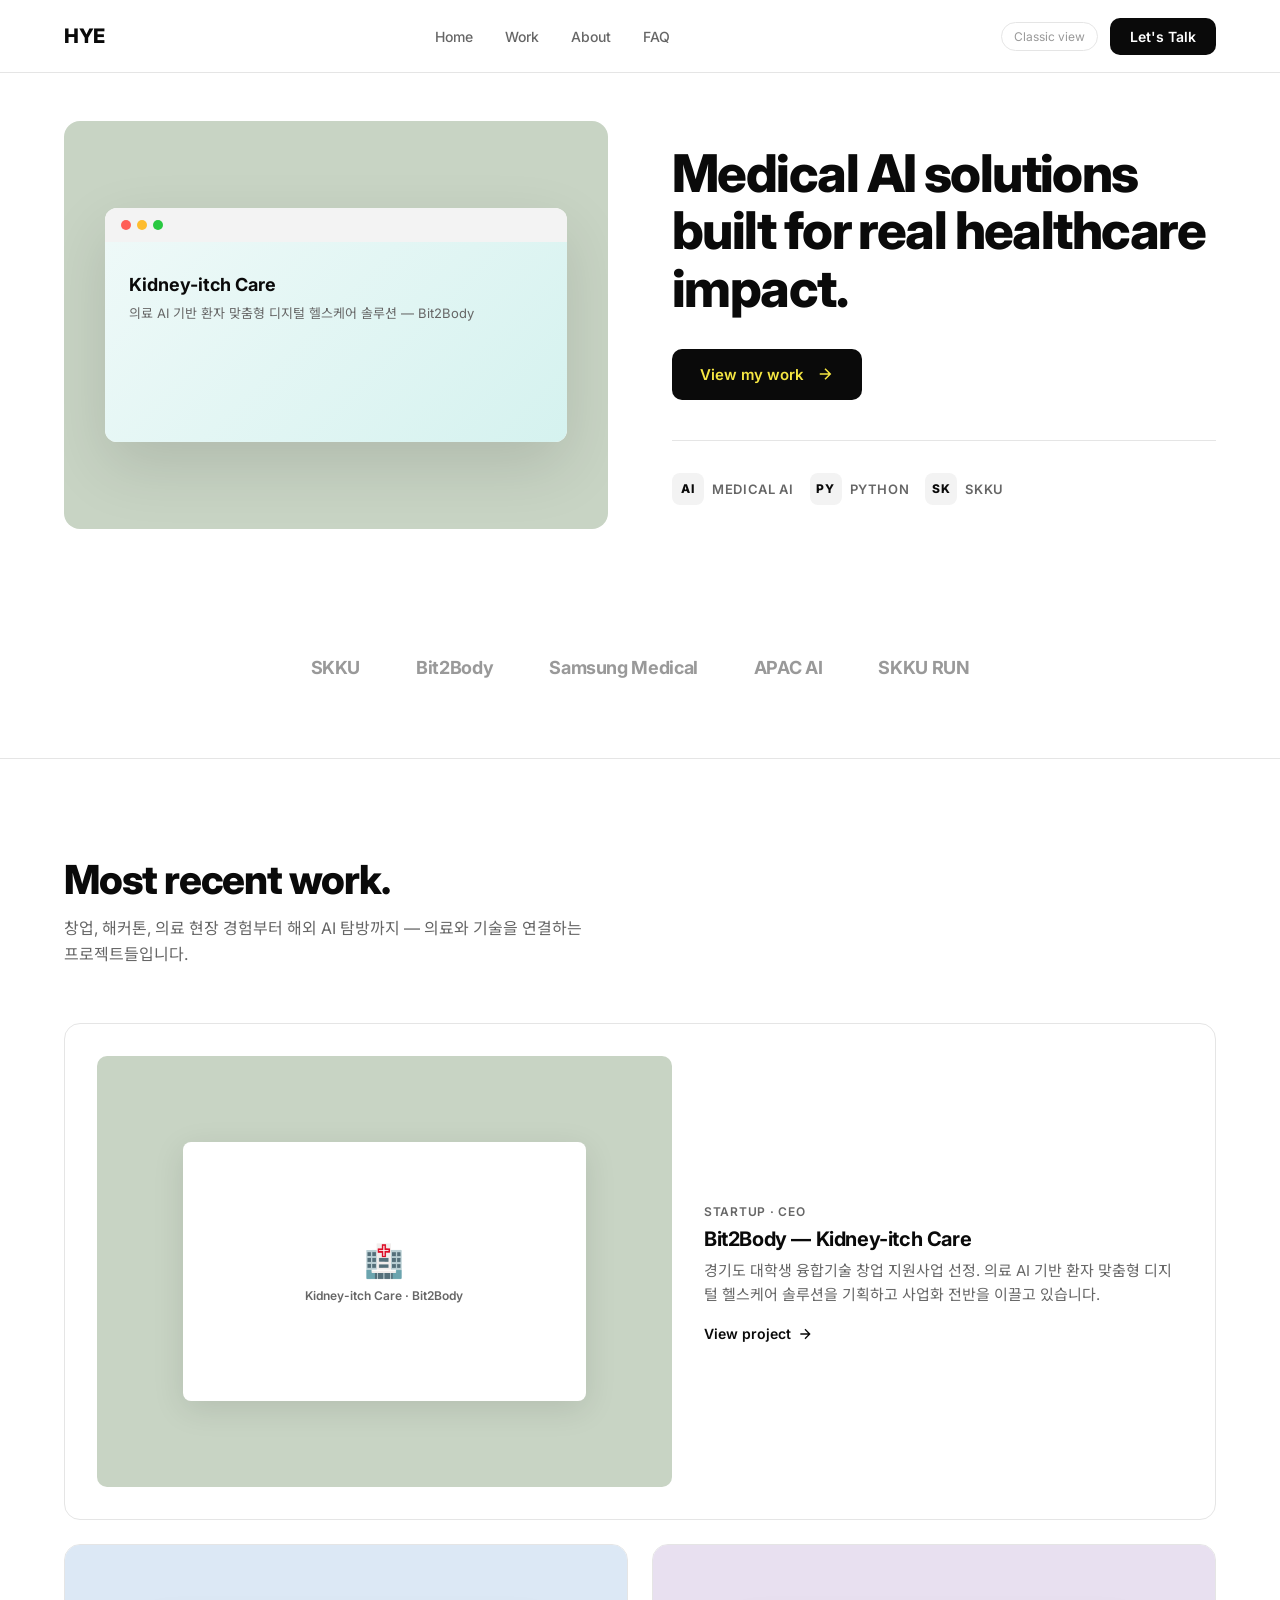
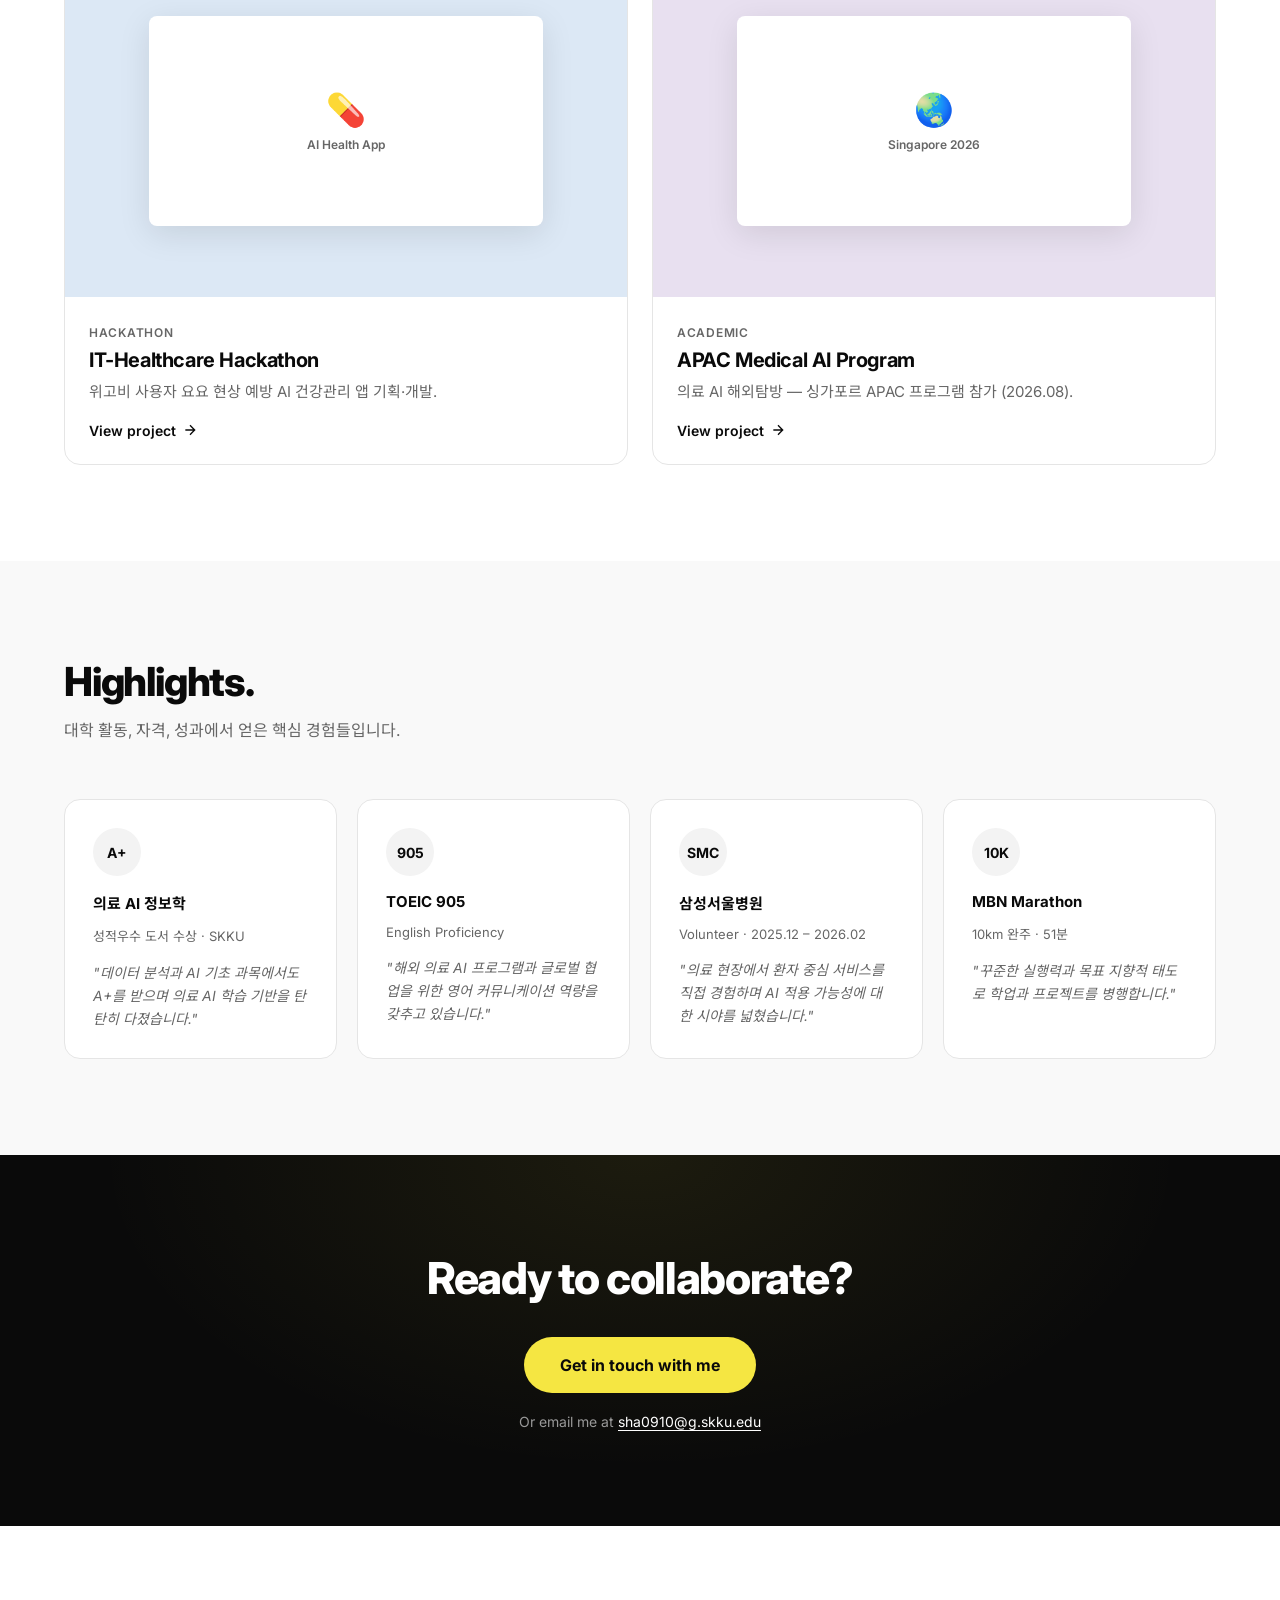
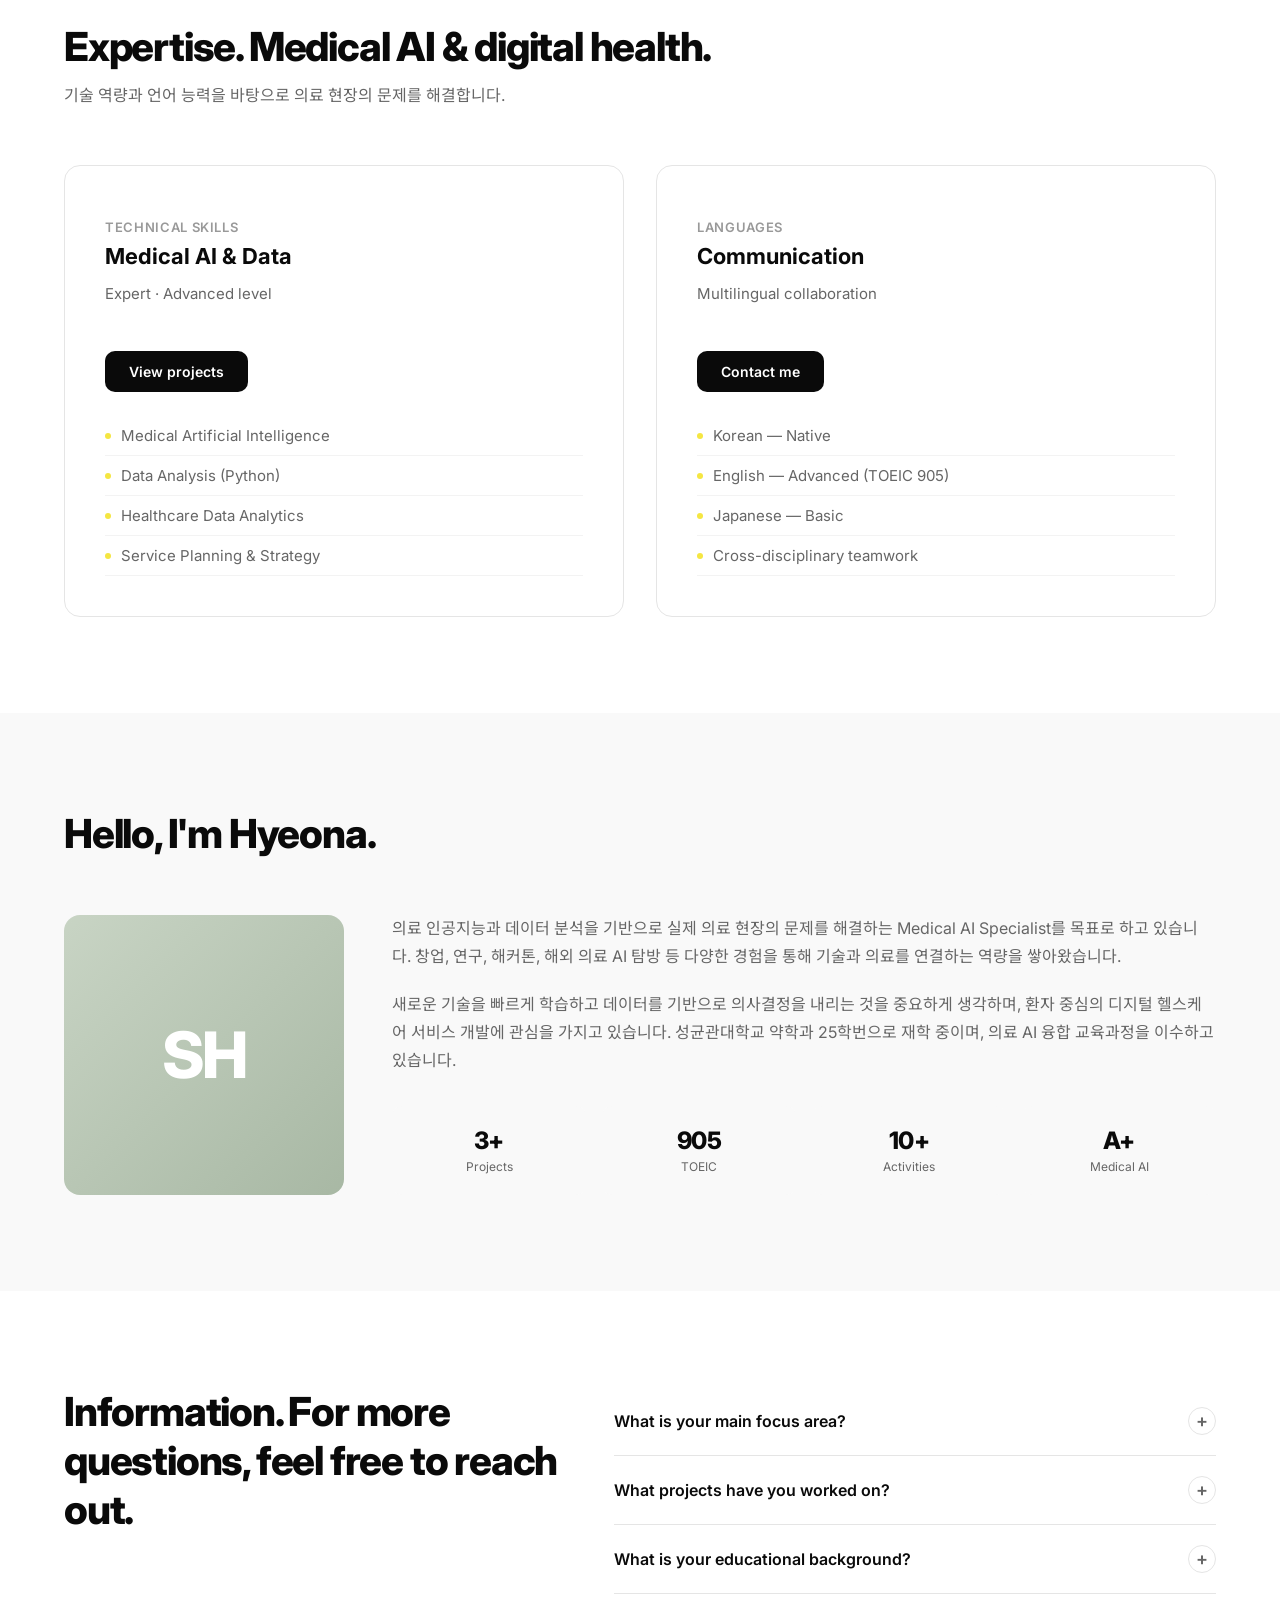
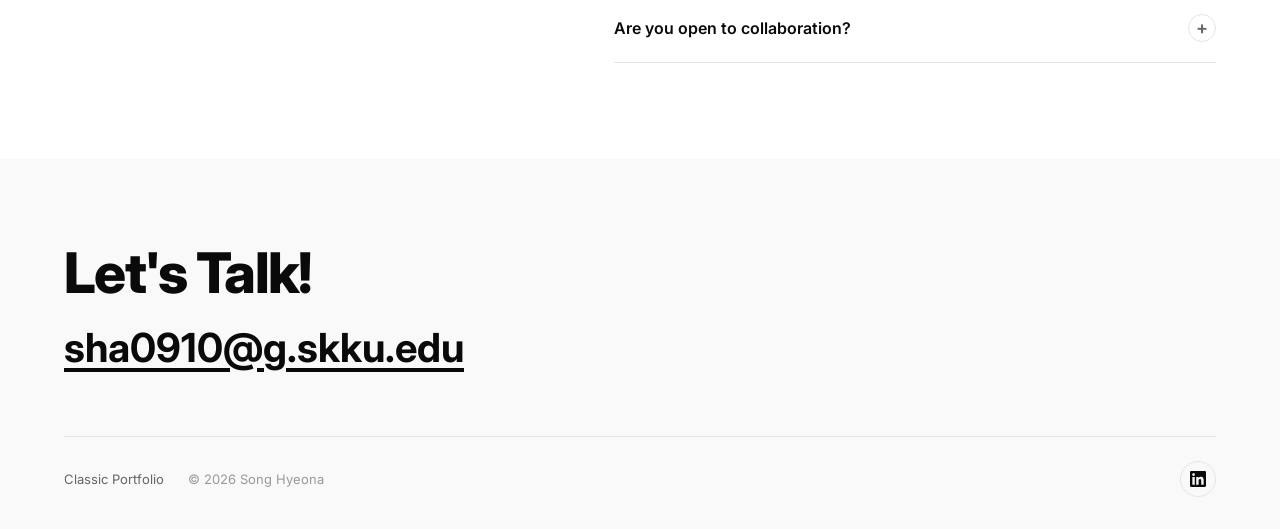
==== tan/index.html @ 9a1fe313 "Add TAN-inspired modern portfolio at /tan with cross-links from classic site. Co-authored-by: Cursor" ====
<!DOCTYPE html>
<html lang="ko">
<head>
  <meta charset="UTF-8" />
  <meta name="viewport" content="width=device-width, initial-scale=1.0" />
  <meta name="description" content="송현아 - Medical AI Specialist Portfolio. 의료 인공지능과 디지털 헬스케어 전문가" />
  <title>송현아 | Medical AI Specialist</title>
  <link rel="preconnect" href="https://fonts.googleapis.com" />
  <link rel="preconnect" href="https://fonts.gstatic.com" crossorigin />
  <link href="https://fonts.googleapis.com/css2?family=Inter:wght@400;500;600;700;800&family=Noto+Sans+KR:wght@400;500;600;700&display=swap" rel="stylesheet" />
  <link rel="stylesheet" href="styles.css" />
</head>
<body>

  <!-- Header -->
  <header class="header">
    <div class="container header-inner">
      <a href="#hero" class="logo">HYE</a>
      <nav class="nav">
        <a href="#hero">Home</a>
        <a href="#work">Work</a>
        <a href="#about">About</a>
        <a href="#faq">FAQ</a>
      </nav>
      <div class="header-actions">
        <a href="../index.html" class="version-link">Classic view</a>
        <a href="#contact" class="btn-talk">Let's Talk</a>
        <button class="menu-toggle" id="menu-toggle" aria-label="메뉴 열기">
          <svg width="24" height="24" fill="none" stroke="currentColor" stroke-width="2" viewBox="0 0 24 24">
            <path d="M4 6h16M4 12h16M4 18h16"/>
          </svg>
        </button>
      </div>
    </div>
    <nav class="mobile-nav" id="mobile-nav">
      <a href="#hero">Home</a>
      <a href="#work">Work</a>
      <a href="#about">About</a>
      <a href="#faq">FAQ</a>
      <a href="#contact">Contact</a>
      <a href="../index.html">Classic view</a>
    </nav>
  </header>

  <!-- Hero -->
  <section id="hero" class="hero">
    <div class="container hero-grid">
      <div class="hero-visual reveal">
        <div class="hero-mockup">
          <div class="mockup-bar">
            <span class="mockup-dot"></span>
            <span class="mockup-dot"></span>
            <span class="mockup-dot"></span>
          </div>
          <div class="mockup-content">
            <h4>Kidney-itch Care</h4>
            <p>의료 AI 기반 환자 맞춤형 디지털 헬스케어 솔루션 — Bit2Body</p>
          </div>
        </div>
      </div>
      <div class="hero-text reveal">
        <h1>Medical AI solutions built for real healthcare impact.</h1>
        <a href="#work" class="btn-primary">
          View my work
          <svg fill="none" stroke="currentColor" stroke-width="2" viewBox="0 0 24 24">
            <path d="M5 12h14M12 5l7 7-7 7"/>
          </svg>
        </a>
        <div class="hero-badges">
          <div class="badge-item">
            <span class="badge-icon">AI</span>
            Medical AI
          </div>
          <div class="badge-item">
            <span class="badge-icon">Py</span>
            Python
          </div>
          <div class="badge-item">
            <span class="badge-icon">SK</span>
            SKKU
          </div>
        </div>
      </div>
    </div>
  </section>

  <!-- Logo Cloud -->
  <section class="logo-cloud">
    <div class="container">
      <div class="logo-row reveal">
        <span class="logo-item">SKKU</span>
        <span class="logo-item">Bit2Body</span>
        <span class="logo-item">Samsung Medical</span>
        <span class="logo-item">APAC AI</span>
        <span class="logo-item">SKKU RUN</span>
      </div>
    </div>
  </section>

  <!-- Work -->
  <section id="work" class="section">
    <div class="container">
      <div class="section-header reveal">
        <h2>Most recent work.</h2>
        <p>창업, 해커톤, 의료 현장 경험부터 해외 AI 탐방까지 — 의료와 기술을 연결하는 프로젝트들입니다.</p>
      </div>
      <div class="work-grid">
        <article class="work-card featured reveal">
          <div class="work-thumb">
            <div class="work-thumb-inner">
              <span class="work-thumb-icon">🏥</span>
              <span class="work-thumb-label">Kidney-itch Care · Bit2Body</span>
            </div>
          </div>
          <div class="work-body">
            <span class="work-tag">Startup · CEO</span>
            <h3>Bit2Body — Kidney-itch Care</h3>
            <p>경기도 대학생 융합기술 창업 지원사업 선정. 의료 AI 기반 환자 맞춤형 디지털 헬스케어 솔루션을 기획하고 사업화 전반을 이끌고 있습니다.</p>
            <a href="#contact" class="work-link">
              View project
              <svg fill="none" stroke="currentColor" stroke-width="2" viewBox="0 0 24 24"><path d="M5 12h14M12 5l7 7-7 7"/></svg>
            </a>
          </div>
        </article>

        <article class="work-card reveal">
          <div class="work-thumb" style="background:#dce8f5">
            <div class="work-thumb-inner">
              <span class="work-thumb-icon">💊</span>
              <span class="work-thumb-label">AI Health App</span>
            </div>
          </div>
          <div class="work-body">
            <span class="work-tag">Hackathon</span>
            <h3>IT-Healthcare Hackathon</h3>
            <p>위고비 사용자 요요 현상 예방 AI 건강관리 앱 기획·개발.</p>
            <a href="#contact" class="work-link">
              View project
              <svg fill="none" stroke="currentColor" stroke-width="2" viewBox="0 0 24 24"><path d="M5 12h14M12 5l7 7-7 7"/></svg>
            </a>
          </div>
        </article>

        <article class="work-card reveal">
          <div class="work-thumb" style="background:#e8e0f0">
            <div class="work-thumb-inner">
              <span class="work-thumb-icon">🌏</span>
              <span class="work-thumb-label">Singapore 2026</span>
            </div>
          </div>
          <div class="work-body">
            <span class="work-tag">Academic</span>
            <h3>APAC Medical AI Program</h3>
            <p>의료 AI 해외탐방 — 싱가포르 APAC 프로그램 참가 (2026.08).</p>
            <a href="#contact" class="work-link">
              View project
              <svg fill="none" stroke="currentColor" stroke-width="2" viewBox="0 0 24 24"><path d="M5 12h14M12 5l7 7-7 7"/></svg>
            </a>
          </div>
        </article>
      </div>
    </div>
  </section>

  <!-- Reviews / Highlights -->
  <section class="section section-alt">
    <div class="container">
      <div class="section-header reveal">
        <h2>Highlights.</h2>
        <p>대학 활동, 자격, 성과에서 얻은 핵심 경험들입니다.</p>
      </div>
      <div class="reviews-grid">
        <div class="review-card reveal">
          <div class="review-avatar">A+</div>
          <p class="review-name">의료 AI 정보학</p>
          <p class="review-role">성적우수 도서 수상 · SKKU</p>
          <p class="review-quote">"데이터 분석과 AI 기초 과목에서도 A+를 받으며 의료 AI 학습 기반을 탄탄히 다졌습니다."</p>
        </div>
        <div class="review-card reveal">
          <div class="review-avatar">905</div>
          <p class="review-name">TOEIC 905</p>
          <p class="review-role">English Proficiency</p>
          <p class="review-quote">"해외 의료 AI 프로그램과 글로벌 협업을 위한 영어 커뮤니케이션 역량을 갖추고 있습니다."</p>
        </div>
        <div class="review-card reveal">
          <div class="review-avatar">SMC</div>
          <p class="review-name">삼성서울병원</p>
          <p class="review-role">Volunteer · 2025.12 – 2026.02</p>
          <p class="review-quote">"의료 현장에서 환자 중심 서비스를 직접 경험하며 AI 적용 가능성에 대한 시야를 넓혔습니다."</p>
        </div>
        <div class="review-card reveal">
          <div class="review-avatar">10K</div>
          <p class="review-name">MBN Marathon</p>
          <p class="review-role">10km 완주 · 51분</p>
          <p class="review-quote">"꾸준한 실행력과 목표 지향적 태도로 학업과 프로젝트를 병행합니다."</p>
        </div>
      </div>
    </div>
  </section>

  <!-- CTA -->
  <section id="contact" class="cta-banner">
    <div class="container cta-inner reveal">
      <h2>Ready to collaborate?</h2>
      <a href="mailto:sha0910@g.skku.edu" class="btn-yellow">Get in touch with me</a>
      <span class="cta-email">Or email me at <a href="mailto:sha0910@g.skku.edu">sha0910@g.skku.edu</a></span>
    </div>
  </section>

  <!-- Services / Skills -->
  <section class="section">
    <div class="container">
      <div class="section-header reveal">
        <h2>Expertise. Medical AI &amp; digital health.</h2>
        <p>기술 역량과 언어 능력을 바탕으로 의료 현장의 문제를 해결합니다.</p>
      </div>
      <div class="services-grid">
        <div class="service-card reveal">
          <p class="service-meta">Technical Skills</p>
          <h3>Medical AI &amp; Data</h3>
          <p class="service-price">Expert · Advanced level</p>
          <a href="#work" class="btn-outline">View projects</a>
          <ul class="service-list">
            <li>Medical Artificial Intelligence</li>
            <li>Data Analysis (Python)</li>
            <li>Healthcare Data Analytics</li>
            <li>Service Planning &amp; Strategy</li>
          </ul>
        </div>
        <div class="service-card reveal">
          <p class="service-meta">Languages</p>
          <h3>Communication</h3>
          <p class="service-price">Multilingual collaboration</p>
          <a href="#contact" class="btn-outline">Contact me</a>
          <ul class="service-list">
            <li>Korean — Native</li>
            <li>English — Advanced (TOEIC 905)</li>
            <li>Japanese — Basic</li>
            <li>Cross-disciplinary teamwork</li>
          </ul>
        </div>
      </div>
    </div>
  </section>

  <!-- About -->
  <section id="about" class="section section-alt">
    <div class="container">
      <div class="section-header reveal">
        <h2>Hello, I'm Hyeona.</h2>
      </div>
      <div class="about-grid">
        <div class="about-photo reveal">SH</div>
        <div class="about-text reveal">
          <p>
            의료 인공지능과 데이터 분석을 기반으로 실제 의료 현장의 문제를 해결하는 Medical AI Specialist를 목표로 하고 있습니다. 창업, 연구, 해커톤, 해외 의료 AI 탐방 등 다양한 경험을 통해 기술과 의료를 연결하는 역량을 쌓아왔습니다.
          </p>
          <p>
            새로운 기술을 빠르게 학습하고 데이터를 기반으로 의사결정을 내리는 것을 중요하게 생각하며, 환자 중심의 디지털 헬스케어 서비스 개발에 관심을 가지고 있습니다. 성균관대학교 약학과 25학번으로 재학 중이며, 의료 AI 융합 교육과정을 이수하고 있습니다.
          </p>
          <div class="about-stats">
            <div class="stat-box">
              <span class="stat-num">3+</span>
              <span class="stat-label">Projects</span>
            </div>
            <div class="stat-box">
              <span class="stat-num">905</span>
              <span class="stat-label">TOEIC</span>
            </div>
            <div class="stat-box">
              <span class="stat-num">10+</span>
              <span class="stat-label">Activities</span>
            </div>
            <div class="stat-box">
              <span class="stat-num">A+</span>
              <span class="stat-label">Medical AI</span>
            </div>
          </div>
        </div>
      </div>
    </div>
  </section>

  <!-- FAQ -->
  <section id="faq" class="section">
    <div class="container faq-layout">
      <div class="section-header reveal">
        <h2>Information. For more questions, feel free to reach out.</h2>
      </div>
      <div class="faq-list reveal">
        <div class="faq-item">
          <button class="faq-question" aria-expanded="false">
            What is your main focus area?
            <span class="faq-icon">+</span>
          </button>
          <div class="faq-answer">
            <p>의료 인공지능과 디지털 헬스케어입니다. 환자 맞춤형 AI 솔루션 개발과 데이터 기반 의료 서비스 기획에 집중하고 있습니다.</p>
          </div>
        </div>
        <div class="faq-item">
          <button class="faq-question" aria-expanded="false">
            What projects have you worked on?
            <span class="faq-icon">+</span>
          </button>
          <div class="faq-answer">
            <p>Bit2Body 창업(Kidney-itch Care), IT-헬스케어 해커톤 AI 건강관리 앱, 삼성서울병원 자원봉사, APAC Medical AI 싱가포르 프로그램 등을 진행했습니다.</p>
          </div>
        </div>
        <div class="faq-item">
          <button class="faq-question" aria-expanded="false">
            What is your educational background?
            <span class="faq-icon">+</span>
          </button>
          <div class="faq-answer">
            <p>성균관대학교 약학과 25학번 재학 중이며, 의료 인공지능 융합 교육과정 이수제를 이수하고 있습니다. 의료 AI 정보학, 데이터 분석과 AI 기초 과목에서 A+ 성적을 받았습니다.</p>
          </div>
        </div>
        <div class="faq-item">
          <button class="faq-question" aria-expanded="false">
            Are you open to collaboration?
            <span class="faq-icon">+</span>
          </button>
          <div class="faq-answer">
            <p>네, 의료 AI, 디지털 헬스케어, 연구 및 창업 관련 협업 기회에 열려 있습니다. sha0910@g.skku.edu 로 연락 주세요.</p>
          </div>
        </div>
      </div>
    </div>
  </section>

  <!-- Footer -->
  <footer class="footer">
    <div class="container">
      <div class="footer-cta reveal">
        <h2>Let's Talk!</h2>
        <a href="mailto:sha0910@g.skku.edu" class="footer-email">sha0910@g.skku.edu</a>
      </div>
      <div class="footer-bottom">
        <div class="footer-links">
          <a href="../index.html">Classic Portfolio</a>
          <span class="footer-copy">&copy; 2026 Song Hyeona</span>
        </div>
        <div class="footer-social">
          <a href="https://www.linkedin.com/feed/" target="_blank" rel="noopener noreferrer" aria-label="LinkedIn">
            <svg fill="currentColor" viewBox="0 0 24 24"><path d="M20.447 20.452h-3.554v-5.569c0-1.328-.027-3.037-1.852-3.037-1.853 0-2.136 1.445-2.136 2.939v5.667H9.351V9h3.414v1.561h.046c.477-.9 1.637-1.85 3.37-1.85 3.601 0 4.267 2.37 4.267 5.455v6.286zM5.337 7.433a2.062 2.062 0 01-2.063-2.065 2.064 2.064 0 114.126 0 2.063 2.063 0 01-2.063 2.065zm1.782 13.019H3.555V9h3.564v11.452zM22.225 0H1.771C.792 0 0 .774 0 1.729v20.542C0 23.227.792 24 1.771 24h20.451C23.2 24 24 23.227 24 22.271V1.729C24 .774 23.2 0 22.222 0h.003z"/></svg>
          </a>
        </div>
      </div>
    </div>
  </footer>

  <script src="script.js"></script>
</body>
</html>
---- tan/styles.css ----
/* ===== TAN-inspired Portfolio — Song Hyeona ===== */
*, *::before, *::after { box-sizing: border-box; }

:root {
  --white: #ffffff;
  --off-white: #f9f9f9;
  --black: #0a0a0a;
  --gray-100: #f3f3f3;
  --gray-200: #e5e5e5;
  --gray-400: #999999;
  --gray-600: #666666;
  --yellow: #f5e642;
  --yellow-hover: #ede030;
  --sage: #c8d4c4;
  --radius: 10px;
  --radius-lg: 16px;
  --max-w: 1200px;
  --font: 'Inter', 'Noto Sans KR', system-ui, sans-serif;
}

html { scroll-behavior: smooth; }

body {
  margin: 0;
  font-family: var(--font);
  color: var(--black);
  background: var(--white);
  -webkit-font-smoothing: antialiased;
}

::selection {
  background: var(--yellow);
  color: var(--black);
}

img { max-width: 100%; display: block; }

a { color: inherit; text-decoration: none; }

.container {
  max-width: var(--max-w);
  margin: 0 auto;
  padding: 0 24px;
}

/* ===== Header ===== */
.header {
  position: sticky;
  top: 0;
  z-index: 100;
  background: rgba(255, 255, 255, 0.92);
  backdrop-filter: blur(12px);
  border-bottom: 1px solid var(--gray-200);
}

.header-inner {
  display: flex;
  align-items: center;
  justify-content: space-between;
  height: 72px;
}

.logo {
  font-size: 1.25rem;
  font-weight: 800;
  letter-spacing: -0.02em;
}

.nav {
  display: none;
  align-items: center;
  gap: 32px;
}

.nav a {
  font-size: 0.875rem;
  font-weight: 500;
  color: var(--gray-600);
  transition: color 0.2s;
}

.nav a:hover { color: var(--black); }

.header-actions {
  display: flex;
  align-items: center;
  gap: 12px;
}

.btn-talk {
  display: none;
  padding: 10px 20px;
  background: var(--black);
  color: var(--white);
  font-size: 0.875rem;
  font-weight: 600;
  border-radius: var(--radius);
  border: none;
  cursor: pointer;
  transition: opacity 0.2s;
}

.btn-talk:hover { opacity: 0.85; }

.menu-toggle {
  display: flex;
  padding: 8px;
  background: none;
  border: none;
  cursor: pointer;
}

.mobile-nav {
  display: none;
  flex-direction: column;
  gap: 4px;
  padding: 0 24px 16px;
  border-top: 1px solid var(--gray-200);
}

.mobile-nav.open { display: flex; }

.mobile-nav a {
  padding: 12px 0;
  font-weight: 500;
  color: var(--gray-600);
  border-bottom: 1px solid var(--gray-100);
}

.version-link {
  font-size: 0.75rem;
  color: var(--gray-400);
  padding: 6px 12px;
  border: 1px solid var(--gray-200);
  border-radius: 999px;
  transition: border-color 0.2s, color 0.2s;
}

.version-link:hover {
  border-color: var(--black);
  color: var(--black);
}

@media (min-width: 768px) {
  .nav { display: flex; }
  .btn-talk { display: inline-flex; }
  .menu-toggle { display: none; }
}

/* ===== Hero ===== */
.hero {
  padding: 48px 0 80px;
}

.hero-grid {
  display: grid;
  gap: 48px;
  align-items: center;
}

@media (min-width: 900px) {
  .hero-grid { grid-template-columns: 1fr 1fr; gap: 64px; }
}

.hero-visual {
  position: relative;
  border-radius: var(--radius-lg);
  overflow: hidden;
  background: var(--sage);
  aspect-ratio: 4/3;
  display: flex;
  align-items: center;
  justify-content: center;
}

.hero-mockup {
  width: 85%;
  background: var(--white);
  border-radius: 12px;
  box-shadow: 0 24px 64px rgba(0, 0, 0, 0.12);
  overflow: hidden;
}

.mockup-bar {
  display: flex;
  gap: 6px;
  padding: 12px 16px;
  background: var(--gray-100);
}

.mockup-dot {
  width: 10px;
  height: 10px;
  border-radius: 50%;
  background: var(--gray-200);
}

.mockup-dot:first-child { background: #ff5f57; }
.mockup-dot:nth-child(2) { background: #febc2e; }
.mockup-dot:nth-child(3) { background: #28c840; }

.mockup-content {
  padding: 32px 24px;
  min-height: 200px;
  background: linear-gradient(135deg, #eef9f8 0%, #d5f2ef 100%);
}

.mockup-content h4 {
  margin: 0 0 8px;
  font-size: 1.125rem;
  font-weight: 700;
}

.mockup-content p {
  margin: 0;
  font-size: 0.8125rem;
  color: var(--gray-600);
  line-height: 1.6;
}

.hero-text h1 {
  font-size: clamp(2rem, 5vw, 3.25rem);
  font-weight: 800;
  line-height: 1.1;
  letter-spacing: -0.03em;
  margin: 0 0 32px;
}

.btn-primary {
  display: inline-flex;
  align-items: center;
  gap: 12px;
  padding: 16px 28px;
  background: var(--black);
  color: var(--yellow);
  font-size: 0.9375rem;
  font-weight: 600;
  border-radius: var(--radius);
  border: none;
  cursor: pointer;
  transition: transform 0.2s, box-shadow 0.2s;
}

.btn-primary:hover {
  transform: translateY(-2px);
  box-shadow: 0 8px 24px rgba(0, 0, 0, 0.15);
}

.btn-primary svg {
  width: 18px;
  height: 18px;
}

.hero-badges {
  display: flex;
  flex-wrap: wrap;
  gap: 16px;
  margin-top: 40px;
  padding-top: 32px;
  border-top: 1px solid var(--gray-200);
}

.badge-item {
  display: flex;
  align-items: center;
  gap: 8px;
  font-size: 0.8125rem;
  font-weight: 600;
  color: var(--gray-600);
  text-transform: uppercase;
  letter-spacing: 0.05em;
}

.badge-icon {
  width: 32px;
  height: 32px;
  border-radius: 8px;
  background: var(--gray-100);
  display: flex;
  align-items: center;
  justify-content: center;
  font-size: 0.75rem;
  font-weight: 800;
  color: var(--black);
}

/* ===== Logo Cloud ===== */
.logo-cloud {
  padding: 48px 0 80px;
  border-bottom: 1px solid var(--gray-200);
}

.logo-row {
  display: flex;
  flex-wrap: wrap;
  align-items: center;
  justify-content: center;
  gap: 40px 56px;
}

.logo-item {
  font-size: 1.125rem;
  font-weight: 700;
  color: var(--gray-400);
  letter-spacing: -0.02em;
  transition: color 0.2s;
}

.logo-item:hover { color: var(--gray-600); }

/* ===== Section Common ===== */
.section {
  padding: 96px 0;
}

.section-alt { background: var(--off-white); }

.section-header {
  margin-bottom: 56px;
}

.section-header h2 {
  font-size: clamp(1.75rem, 4vw, 2.5rem);
  font-weight: 800;
  letter-spacing: -0.03em;
  margin: 0 0 12px;
}

.section-header p {
  margin: 0;
  font-size: 1rem;
  color: var(--gray-600);
  max-width: 520px;
  line-height: 1.6;
}

/* ===== Work Grid ===== */
.work-grid {
  display: grid;
  gap: 24px;
}

@media (min-width: 768px) {
  .work-grid {
    grid-template-columns: repeat(2, 1fr);
    grid-template-rows: auto auto;
  }
  .work-card.featured {
    grid-column: 1 / -1;
    display: grid;
    grid-template-columns: 1.2fr 1fr;
    gap: 32px;
    align-items: center;
  }
}

.work-card {
  background: var(--white);
  border: 1px solid var(--gray-200);
  border-radius: var(--radius-lg);
  overflow: hidden;
  transition: box-shadow 0.3s, transform 0.3s;
}

.work-card:hover {
  box-shadow: 0 12px 40px rgba(0, 0, 0, 0.08);
  transform: translateY(-4px);
}

.work-card.featured { padding: 32px; }

.work-thumb {
  aspect-ratio: 16/10;
  background: var(--sage);
  display: flex;
  align-items: center;
  justify-content: center;
  position: relative;
  overflow: hidden;
}

.work-card.featured .work-thumb {
  border-radius: var(--radius);
  aspect-ratio: 4/3;
}

.work-thumb-inner {
  width: 70%;
  height: 60%;
  background: var(--white);
  border-radius: 8px;
  box-shadow: 0 8px 32px rgba(0, 0, 0, 0.1);
  display: flex;
  flex-direction: column;
  align-items: center;
  justify-content: center;
  padding: 16px;
  text-align: center;
}

.work-thumb-icon {
  font-size: 2rem;
  margin-bottom: 8px;
}

.work-thumb-label {
  font-size: 0.75rem;
  font-weight: 600;
  color: var(--gray-600);
}

.work-body { padding: 24px; }

.work-card.featured .work-body { padding: 0; }

.work-tag {
  display: inline-block;
  font-size: 0.75rem;
  font-weight: 600;
  color: var(--gray-600);
  text-transform: uppercase;
  letter-spacing: 0.06em;
  margin-bottom: 8px;
}

.work-body h3 {
  font-size: 1.25rem;
  font-weight: 700;
  margin: 0 0 8px;
  letter-spacing: -0.02em;
}

.work-body p {
  margin: 0 0 16px;
  font-size: 0.9375rem;
  color: var(--gray-600);
  line-height: 1.6;
}

.work-link {
  display: inline-flex;
  align-items: center;
  gap: 6px;
  font-size: 0.875rem;
  font-weight: 600;
  transition: gap 0.2s;
}

.work-link:hover { gap: 10px; }

.work-link svg { width: 16px; height: 16px; }

/* ===== Reviews ===== */
.reviews-grid {
  display: grid;
  gap: 20px;
}

@media (min-width: 640px) {
  .reviews-grid { grid-template-columns: repeat(2, 1fr); }
}

@media (min-width: 1024px) {
  .reviews-grid { grid-template-columns: repeat(4, 1fr); }
}

.review-card {
  padding: 28px;
  background: var(--white);
  border: 1px solid var(--gray-200);
  border-radius: var(--radius-lg);
}

.review-avatar {
  width: 48px;
  height: 48px;
  border-radius: 50%;
  background: var(--gray-100);
  display: flex;
  align-items: center;
  justify-content: center;
  font-weight: 700;
  font-size: 0.875rem;
  margin-bottom: 16px;
}

.review-name {
  font-weight: 700;
  font-size: 0.9375rem;
  margin-bottom: 2px;
}

.review-role {
  font-size: 0.8125rem;
  color: var(--gray-600);
  margin-bottom: 16px;
}

.review-quote {
  font-size: 0.875rem;
  font-style: italic;
  color: var(--gray-600);
  line-height: 1.65;
  margin: 0;
}

/* ===== CTA Banner ===== */
.cta-banner {
  padding: 96px 0;
  background: var(--black);
  position: relative;
  overflow: hidden;
}

.cta-banner::before {
  content: '';
  position: absolute;
  inset: 0;
  background: radial-gradient(ellipse at 50% 0%, rgba(245, 230, 66, 0.08) 0%, transparent 60%);
}

.cta-inner {
  position: relative;
  text-align: center;
}

.cta-inner h2 {
  font-size: clamp(1.75rem, 4vw, 2.75rem);
  font-weight: 800;
  color: var(--white);
  letter-spacing: -0.03em;
  margin: 0 0 32px;
}

.btn-yellow {
  display: inline-flex;
  padding: 18px 36px;
  background: var(--yellow);
  color: var(--black);
  font-size: 1rem;
  font-weight: 700;
  border-radius: 999px;
  border: none;
  cursor: pointer;
  transition: background 0.2s, transform 0.2s;
}

.btn-yellow:hover {
  background: var(--yellow-hover);
  transform: scale(1.02);
}

.cta-email {
  display: block;
  margin-top: 20px;
  font-size: 0.875rem;
  color: var(--gray-400);
}

.cta-email a {
  color: var(--white);
  text-decoration: underline;
  text-underline-offset: 3px;
}

/* ===== Services ===== */
.services-grid {
  display: grid;
  gap: 32px;
}

@media (min-width: 768px) {
  .services-grid { grid-template-columns: 1fr 1fr; }
}

.service-card {
  padding: 40px;
  background: var(--white);
  border: 1px solid var(--gray-200);
  border-radius: var(--radius-lg);
}

.service-card h3 {
  font-size: 1.375rem;
  font-weight: 700;
  margin: 0 0 8px;
}

.service-price {
  font-size: 0.9375rem;
  color: var(--gray-600);
  margin-bottom: 24px;
}

.service-meta {
  font-size: 0.8125rem;
  font-weight: 600;
  color: var(--gray-400);
  text-transform: uppercase;
  letter-spacing: 0.05em;
  margin-bottom: 8px;
}

.service-list {
  list-style: none;
  padding: 0;
  margin: 24px 0 0;
}

.service-list li {
  padding: 10px 0;
  font-size: 0.9375rem;
  color: var(--gray-600);
  border-bottom: 1px solid var(--gray-100);
  display: flex;
  align-items: center;
  gap: 10px;
}

.service-list li::before {
  content: '';
  width: 6px;
  height: 6px;
  border-radius: 50%;
  background: var(--yellow);
  flex-shrink: 0;
}

.btn-outline {
  display: inline-flex;
  margin-top: 24px;
  padding: 12px 24px;
  background: var(--black);
  color: var(--white);
  font-size: 0.875rem;
  font-weight: 600;
  border-radius: var(--radius);
  transition: opacity 0.2s;
}

.btn-outline:hover { opacity: 0.85; }

/* ===== About ===== */
.about-grid {
  display: grid;
  gap: 48px;
  align-items: center;
}

@media (min-width: 768px) {
  .about-grid { grid-template-columns: 280px 1fr; }
}

.about-photo {
  aspect-ratio: 1;
  border-radius: var(--radius-lg);
  background: linear-gradient(135deg, var(--sage) 0%, #a8b8a4 100%);
  display: flex;
  align-items: center;
  justify-content: center;
  font-size: 4rem;
  font-weight: 800;
  color: var(--white);
  letter-spacing: -0.04em;
}

.about-text p {
  font-size: 1rem;
  color: var(--gray-600);
  line-height: 1.75;
  margin: 0 0 20px;
}

.about-stats {
  display: grid;
  grid-template-columns: repeat(2, 1fr);
  gap: 16px;
  margin-top: 32px;
}

@media (min-width: 480px) {
  .about-stats { grid-template-columns: repeat(4, 1fr); }
}

.stat-box {
  text-align: center;
  padding: 20px 12px;
  background: var(--off-white);
  border-radius: var(--radius);
}

.stat-num {
  display: block;
  font-size: 1.5rem;
  font-weight: 800;
  letter-spacing: -0.02em;
}

.stat-label {
  font-size: 0.75rem;
  color: var(--gray-600);
  margin-top: 4px;
}

/* ===== FAQ ===== */
.faq-layout {
  display: grid;
  gap: 48px;
}

@media (min-width: 768px) {
  .faq-layout { grid-template-columns: 1fr 1.2fr; align-items: start; }
}

.faq-list {
  display: flex;
  flex-direction: column;
  gap: 0;
}

.faq-item {
  border-bottom: 1px solid var(--gray-200);
}

.faq-question {
  width: 100%;
  display: flex;
  align-items: center;
  justify-content: space-between;
  gap: 16px;
  padding: 20px 0;
  background: none;
  border: none;
  cursor: pointer;
  text-align: left;
  font-family: var(--font);
  font-size: 1rem;
  font-weight: 600;
  color: var(--black);
}

.faq-icon {
  width: 28px;
  height: 28px;
  border-radius: 50%;
  border: 1.5px solid var(--gray-200);
  display: flex;
  align-items: center;
  justify-content: center;
  flex-shrink: 0;
  transition: transform 0.3s, background 0.2s;
  font-size: 1.125rem;
  line-height: 1;
  color: var(--gray-600);
}

.faq-item.open .faq-icon {
  transform: rotate(45deg);
  background: var(--yellow);
  border-color: var(--yellow);
  color: var(--black);
}

.faq-answer {
  max-height: 0;
  overflow: hidden;
  transition: max-height 0.35s ease, padding 0.35s ease;
}

.faq-item.open .faq-answer {
  max-height: 200px;
  padding-bottom: 20px;
}

.faq-answer p {
  margin: 0;
  font-size: 0.9375rem;
  color: var(--gray-600);
  line-height: 1.65;
}

/* ===== Footer ===== */
.footer {
  padding: 80px 0 32px;
  background: var(--off-white);
}

.footer-cta h2 {
  font-size: clamp(2rem, 5vw, 3.5rem);
  font-weight: 800;
  letter-spacing: -0.03em;
  margin: 0 0 16px;
}

.footer-email {
  font-size: clamp(1.5rem, 4vw, 2.5rem);
  font-weight: 700;
  text-decoration: underline;
  text-underline-offset: 6px;
  transition: color 0.2s;
}

.footer-email:hover { color: var(--gray-600); }

.footer-bottom {
  display: flex;
  flex-wrap: wrap;
  align-items: center;
  justify-content: space-between;
  gap: 16px;
  margin-top: 64px;
  padding-top: 24px;
  border-top: 1px solid var(--gray-200);
}

.footer-links {
  display: flex;
  gap: 24px;
}

.footer-links a {
  font-size: 0.8125rem;
  color: var(--gray-600);
  transition: color 0.2s;
}

.footer-links a:hover { color: var(--black); }

.footer-social {
  display: flex;
  gap: 16px;
}

.footer-social a {
  width: 36px;
  height: 36px;
  border-radius: 50%;
  border: 1px solid var(--gray-200);
  display: flex;
  align-items: center;
  justify-content: center;
  transition: border-color 0.2s, background 0.2s;
}

.footer-social a:hover {
  border-color: var(--black);
  background: var(--black);
  color: var(--white);
}

.footer-social svg { width: 16px; height: 16px; }

.footer-copy {
  font-size: 0.8125rem;
  color: var(--gray-400);
}

/* ===== Reveal Animation ===== */
.reveal {
  opacity: 0;
  transform: translateY(24px);
  transition: opacity 0.6s ease, transform 0.6s ease;
}

.reveal.visible {
  opacity: 1;
  transform: translateY(0);
}
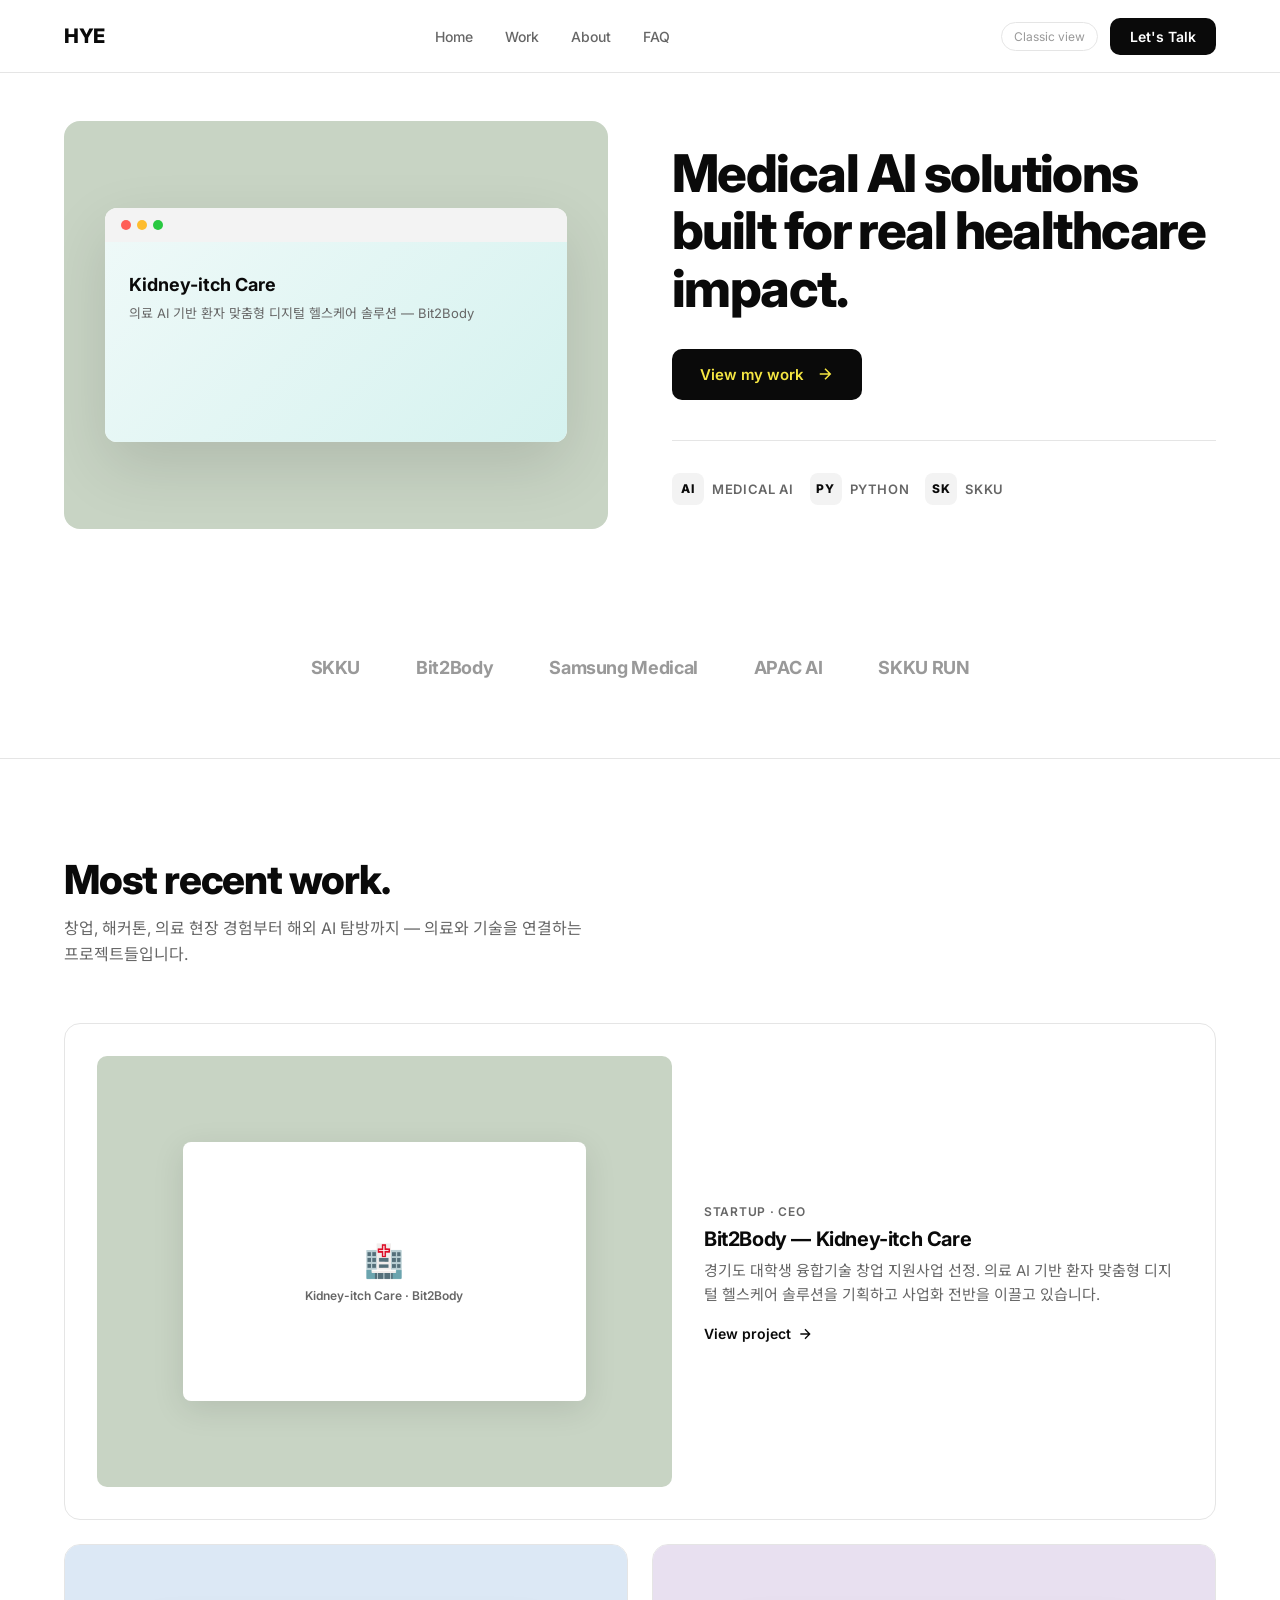
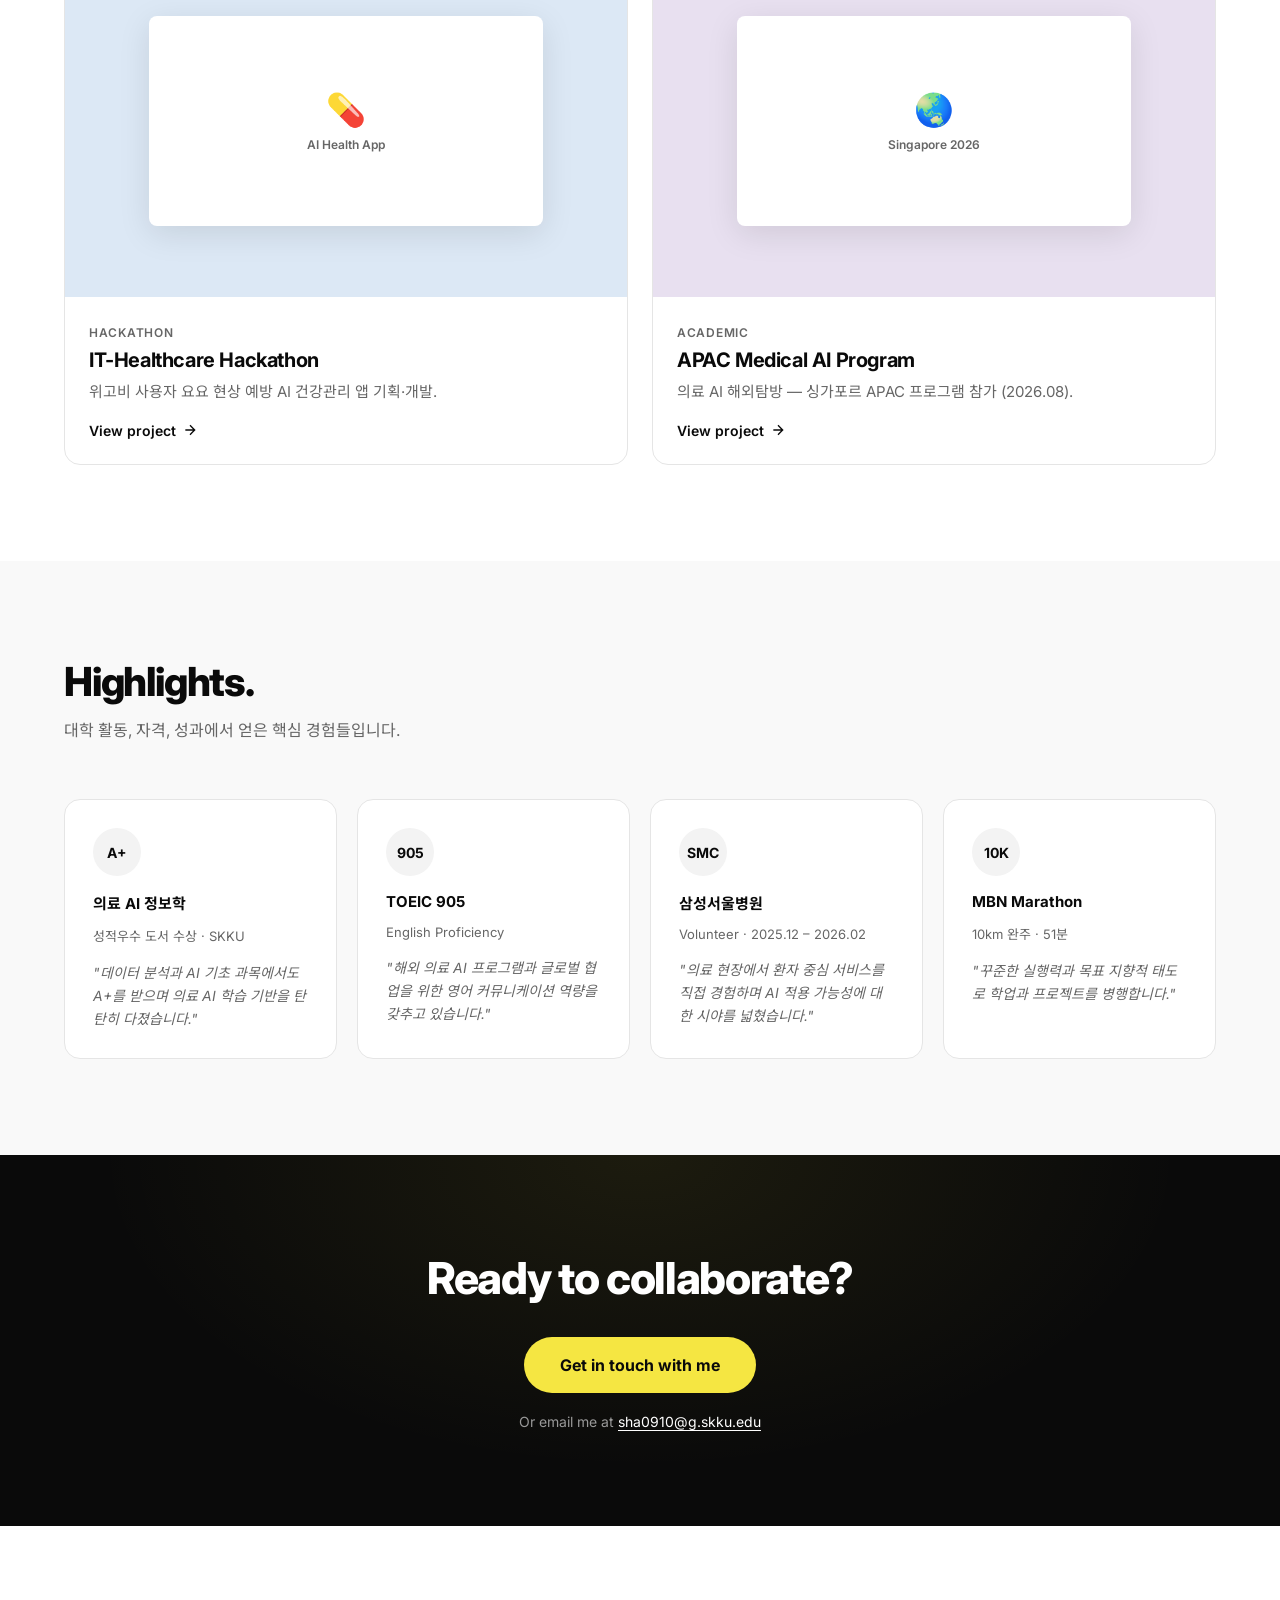
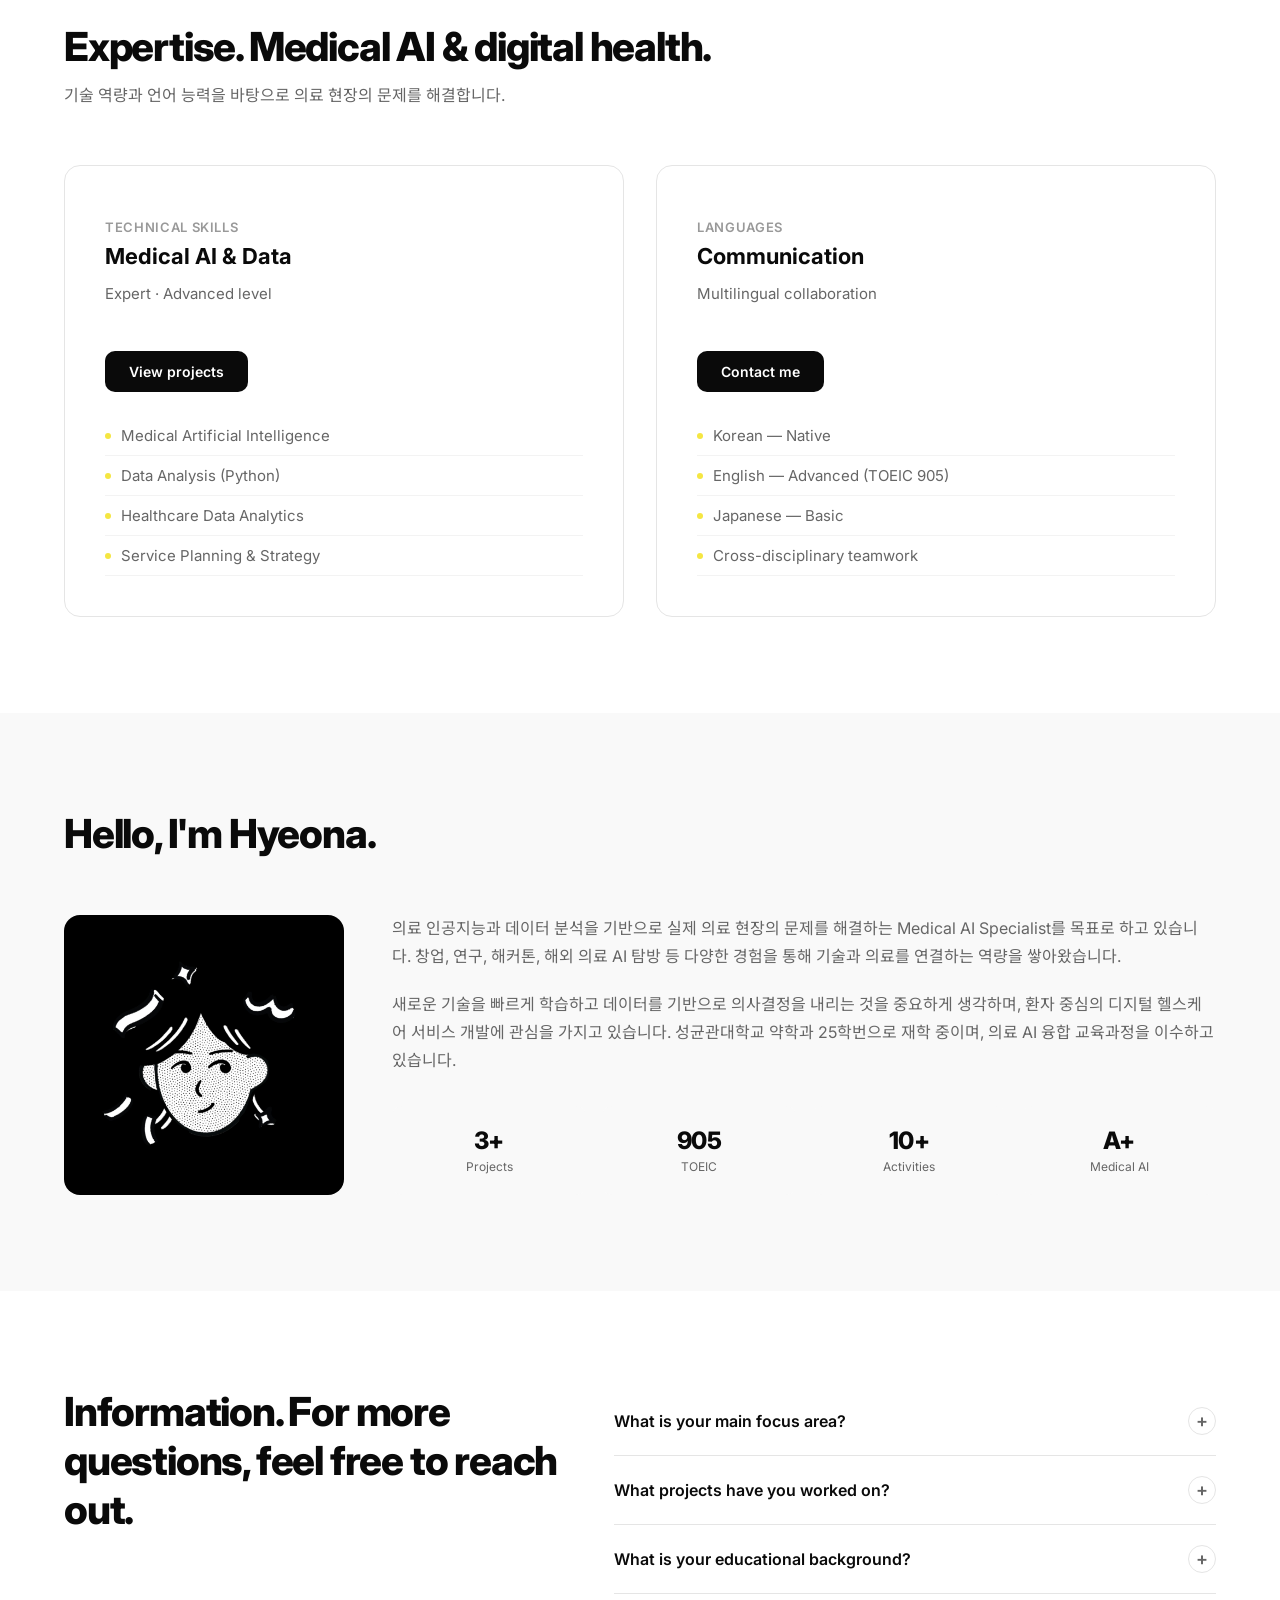
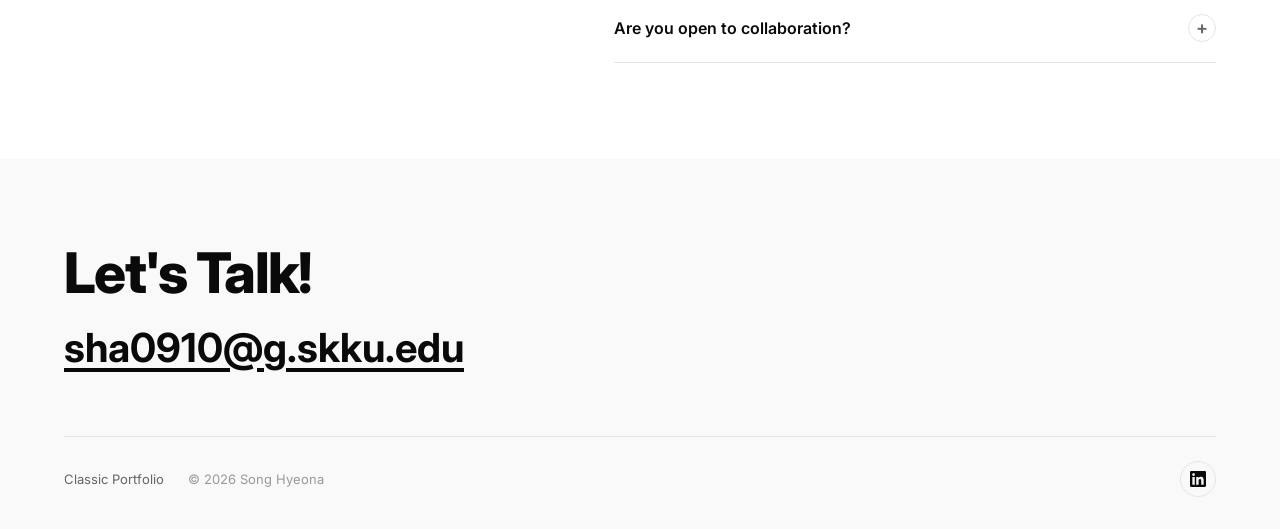
==== commit 970b600e: "Replace SH placeholder with profile photo on both portfolio versions. Co-authored-by: Cursor <cursor" ====
--- a/tan/index.html
+++ b/tan/index.html
@@ -250,7 +250,7 @@
         <h2>Hello, I'm Hyeona.</h2>
       </div>
       <div class="about-grid">
-        <div class="about-photo reveal">SH</div>
+        <img src="../assets/profile.png" alt="Song Hyeona profile" class="about-photo reveal" width="280" height="280" />
         <div class="about-text reveal">
           <p>
             의료 인공지능과 데이터 분석을 기반으로 실제 의료 현장의 문제를 해결하는 Medical AI Specialist를 목표로 하고 있습니다. 창업, 연구, 해커톤, 해외 의료 AI 탐방 등 다양한 경험을 통해 기술과 의료를 연결하는 역량을 쌓아왔습니다.
--- a/tan/styles.css
+++ b/tan/styles.css
@@ -653,15 +653,11 @@
 
 .about-photo {
   aspect-ratio: 1;
+  width: 100%;
   border-radius: var(--radius-lg);
-  background: linear-gradient(135deg, var(--sage) 0%, #a8b8a4 100%);
-  display: flex;
-  align-items: center;
-  justify-content: center;
-  font-size: 4rem;
-  font-weight: 800;
-  color: var(--white);
-  letter-spacing: -0.04em;
+  object-fit: cover;
+  display: block;
+  background: var(--black);
 }
 
 .about-text p {
